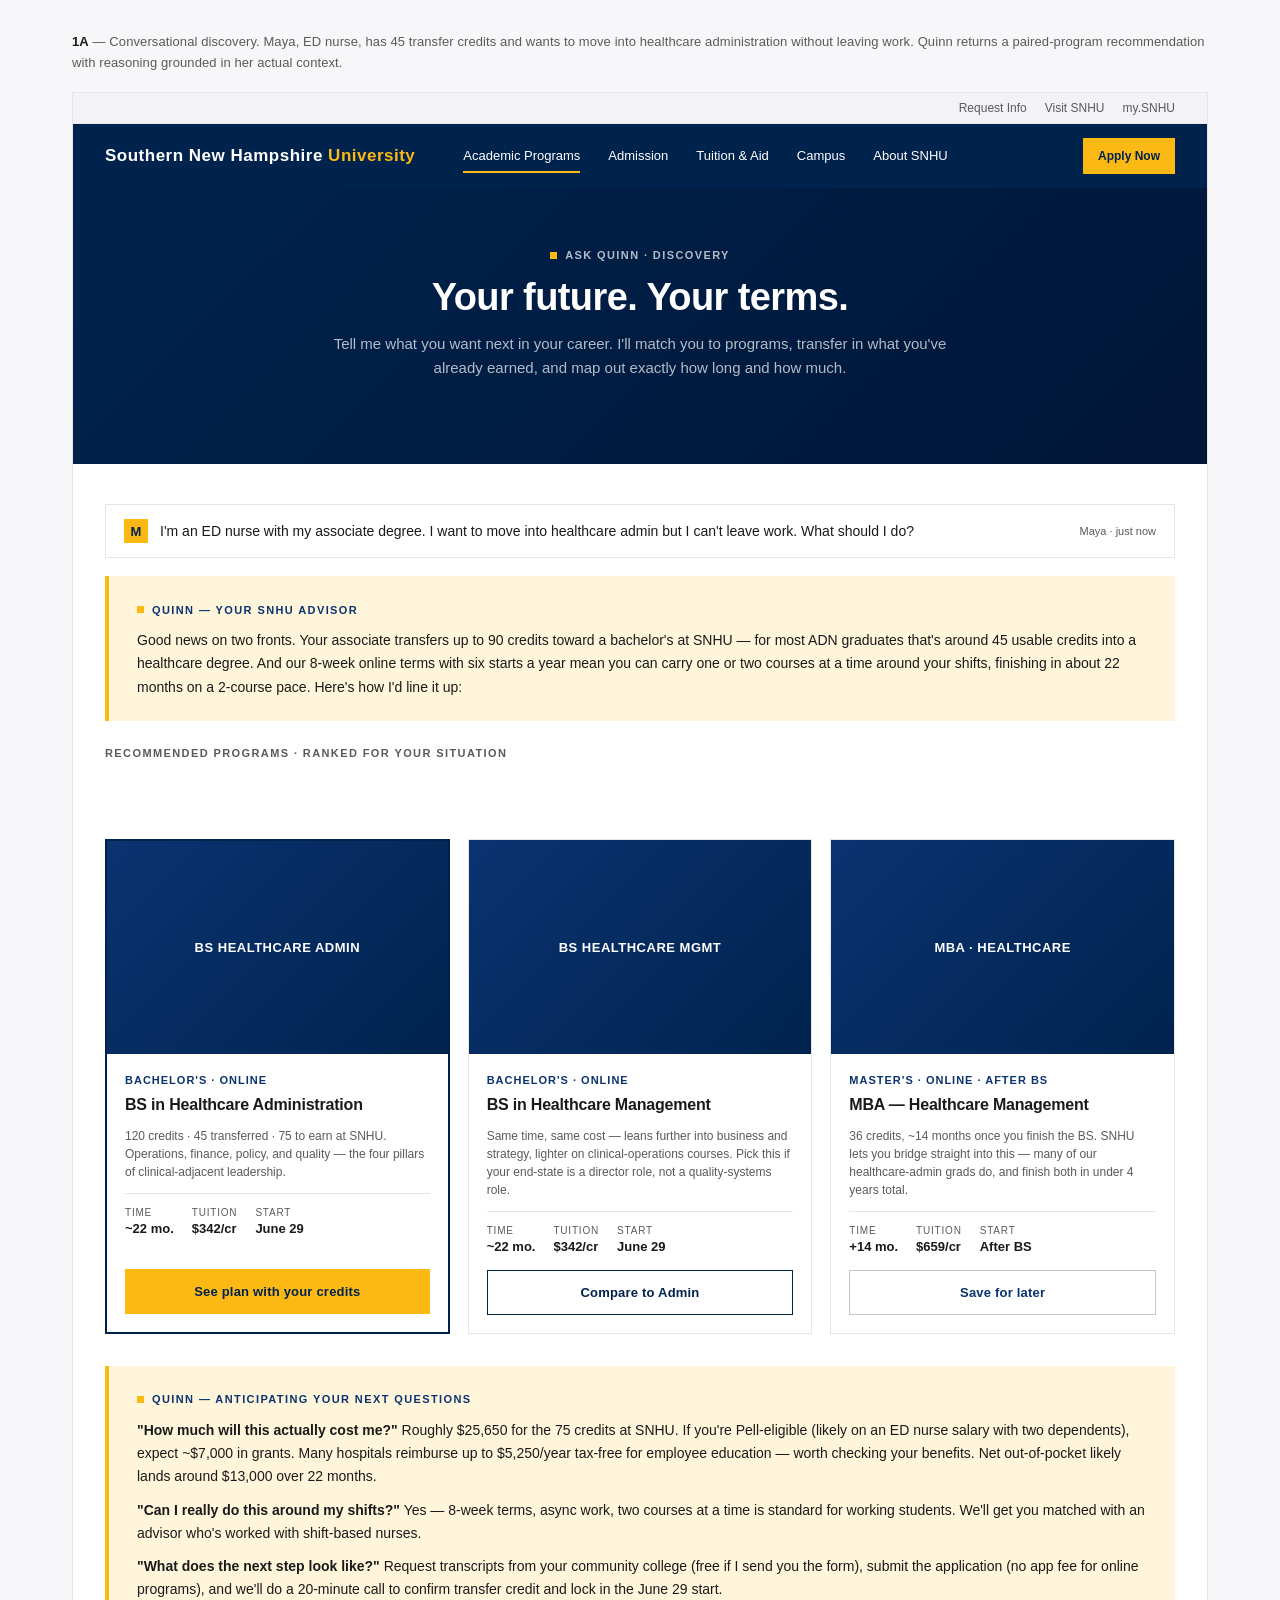
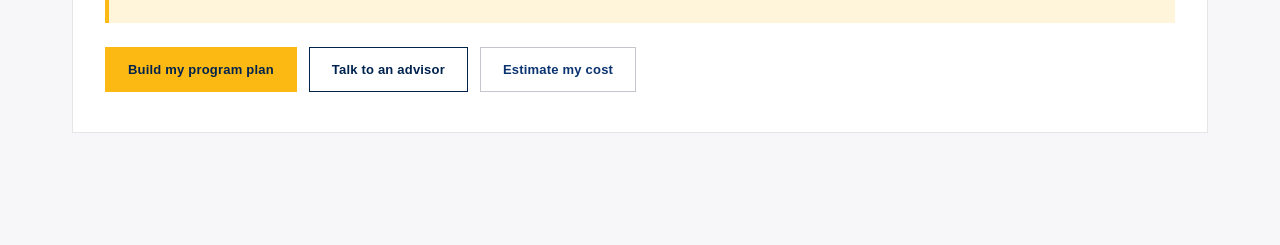
==== 01a-conversational-discovery.html @ 68af613b "Initial commit" ====
<!DOCTYPE html>
<html lang="en">
<head>
  <meta charset="UTF-8">
  <meta name="viewport" content="width=device-width, initial-scale=1.0">
  <title>Quinn — Conversational discovery</title>
  <link rel="icon" type="image/x-icon" href="images/favicon.ico">
  <link rel="stylesheet" href="styles.css">
</head>
<body>
  <div class="mockup-stage">
    <p class="mockup-caption"><strong>1A</strong> — Conversational discovery. Maya, ED nurse, has 45 transfer credits and wants to move into healthcare administration without leaving work. Quinn returns a paired-program recommendation with reasoning grounded in her actual context.</p>
    <div class="snhu-mock">
      <div class="snhu-util">
        <a>Request Info</a><a>Visit SNHU</a><a>my.SNHU</a>
      </div>
      <div class="snhu-nav">
        <span class="snhu-logo">Southern New Hampshire <span class="accent">University</span></span>
        <div class="snhu-nav-items">
          <a class="active">Academic Programs</a><a>Admission</a><a>Tuition &amp; Aid</a><a>Campus</a><a>About SNHU</a>
        </div>
        <div class="snhu-actions"><a class="primary">Apply Now</a></div>
      </div>

      <div class="snhu-hero">
        <div class="ask-quinn on-dark">ASK QUINN · DISCOVERY</div>
        <h1>Your future. Your terms.</h1>
        <p class="sub">Tell me what you want next in your career. I'll match you to programs, transfer in what you've already earned, and map out exactly how long and how much.</p>
      </div>

      <div class="section">
        <div class="quinn-input" style="margin-bottom:18px;">
          <span class="pin">M</span>
          <span>I'm an ED nurse with my associate degree. I want to move into healthcare admin but I can't leave work. What should I do?</span>
          <span class="meta">Maya · just now</span>
        </div>

        <div class="quinn-card" style="margin-bottom:24px;">
          <div class="quinn-tag">Quinn — your SNHU advisor</div>
          <p>Good news on two fronts. Your associate transfers up to 90 credits toward a bachelor's at SNHU — for most ADN graduates that's around 45 usable credits into a healthcare degree. And our 8-week online terms with six starts a year mean you can carry one or two courses at a time around your shifts, finishing in about 22 months on a 2-course pace. Here's how I'd line it up:</p>
        </div>

        <div style="font-size:11px;font-weight:700;letter-spacing:1.4px;text-transform:uppercase;color:#5a5a5a;margin:0 0 14px;">Recommended programs · ranked for your situation</div>
      </div>

      <div class="program-grid">
        <div class="program-card featured">
          <div class="badge gold">Best fit for Maya</div>
          <div class="img-swap program-img" style="background:linear-gradient(135deg,#0A3370 0%,#00234E 100%);">
            <span style="color:#fff;font-family:Inter,sans-serif;font-weight:700;font-size:13px;letter-spacing:0.5px;">BS HEALTHCARE ADMIN</span>
          </div>
          <div class="program-body">
            <div class="program-eyebrow">Bachelor's · Online</div>
            <h3 class="program-name">BS in Healthcare Administration</h3>
            <p class="program-specs">120 credits · 45 transferred · 75 to earn at SNHU. Operations, finance, policy, and quality — the four pillars of clinical-adjacent leadership.</p>
            <div class="program-stats">
              <div><div class="label">Time</div><div class="val">~22 mo.</div></div>
              <div><div class="label">Tuition</div><div class="val">$342/cr</div></div>
              <div><div class="label">Start</div><div class="val">June 29</div></div>
            </div>
          </div>
          <div class="program-footer"><a class="btn full">See plan with your credits</a></div>
        </div>

        <div class="program-card">
          <div class="badge outline">Alternate</div>
          <div class="img-swap program-img" style="background:linear-gradient(135deg,#0A3370 0%,#00234E 100%);">
            <span style="color:#fff;font-family:Inter,sans-serif;font-weight:700;font-size:13px;letter-spacing:0.5px;">BS HEALTHCARE MGMT</span>
          </div>
          <div class="program-body">
            <div class="program-eyebrow">Bachelor's · Online</div>
            <h3 class="program-name">BS in Healthcare Management</h3>
            <p class="program-specs">Same time, same cost — leans further into business and strategy, lighter on clinical-operations courses. Pick this if your end-state is a director role, not a quality-systems role.</p>
            <div class="program-stats">
              <div><div class="label">Time</div><div class="val">~22 mo.</div></div>
              <div><div class="label">Tuition</div><div class="val">$342/cr</div></div>
              <div><div class="label">Start</div><div class="val">June 29</div></div>
            </div>
          </div>
          <div class="program-footer"><a class="btn-outline btn full">Compare to Admin</a></div>
        </div>

        <div class="program-card">
          <div class="badge outline">If you want to go further</div>
          <div class="img-swap program-img" style="background:linear-gradient(135deg,#0A3370 0%,#00234E 100%);">
            <span style="color:#fff;font-family:Inter,sans-serif;font-weight:700;font-size:13px;letter-spacing:0.5px;">MBA · HEALTHCARE</span>
          </div>
          <div class="program-body">
            <div class="program-eyebrow">Master's · Online · After BS</div>
            <h3 class="program-name">MBA — Healthcare Management</h3>
            <p class="program-specs">36 credits, ~14 months once you finish the BS. SNHU lets you bridge straight into this — many of our healthcare-admin grads do, and finish both in under 4 years total.</p>
            <div class="program-stats">
              <div><div class="label">Time</div><div class="val">+14 mo.</div></div>
              <div><div class="label">Tuition</div><div class="val">$659/cr</div></div>
              <div><div class="label">Start</div><div class="val">After BS</div></div>
            </div>
          </div>
          <div class="program-footer"><a class="btn-ghost btn full">Save for later</a></div>
        </div>
      </div>

      <div class="section" style="padding-top:8px;">
        <div class="quinn-card">
          <div class="quinn-tag">Quinn — anticipating your next questions</div>
          <p style="margin-bottom:8px;"><strong>"How much will this actually cost me?"</strong> Roughly $25,650 for the 75 credits at SNHU. If you're Pell-eligible (likely on an ED nurse salary with two dependents), expect ~$7,000 in grants. Many hospitals reimburse up to $5,250/year tax-free for employee education — worth checking your benefits. Net out-of-pocket likely lands around $13,000 over 22 months.</p>
          <p style="margin-bottom:8px;"><strong>"Can I really do this around my shifts?"</strong> Yes — 8-week terms, async work, two courses at a time is standard for working students. We'll get you matched with an advisor who's worked with shift-based nurses.</p>
          <p><strong>"What does the next step look like?"</strong> Request transcripts from your community college (free if I send you the form), submit the application (no app fee for online programs), and we'll do a 20-minute call to confirm transfer credit and lock in the June 29 start.</p>
        </div>

        <div style="display:flex;gap:12px;margin-top:24px;">
          <a class="btn">Build my program plan</a>
          <a class="btn-outline btn">Talk to an advisor</a>
          <a class="btn-ghost btn">Estimate my cost</a>
        </div>
      </div>
    </div>
  </div>
  <script src="editor.js"></script>
</body>
</html>
---- styles.css ----
/* ============================================================
   Quinn × SNHU — Editable Mockups
   Design system + page styles
   ============================================================ */

:root {
  /* Brand palette — Ink Blue primary, gold CTA accent */
  --snhu-ink:        #00234E;   /* primary — main nav bg */
  --snhu-ink-deep:   #001637;   /* hover, deep backgrounds */
  --snhu-blue:       #0A3370;   /* secondary blue — text accent, eyebrows */
  --snhu-gold:       #FDB913;   /* CTA */
  --snhu-gold-hover: #FDCB54;   /* CTA hover */
  --snhu-gold-soft:  #FFF5DA;   /* card tints */

  /* Neutrals */
  --text:        #1a1a1a;
  --text-muted:  #5a5a5a;
  --text-light:  #8c8c8c;
  --bg:          #ffffff;
  --bg-alt:      #f7f7fa;
  --bg-deep:     #ececf2;
  --border:      #e5e5e9;
  --border-strong: #c5c5cd;

  --font-display: "Inter", "Helvetica Neue", "Arial", system-ui, sans-serif;
  --font-body:    "Inter", "Helvetica Neue", "Arial", system-ui, sans-serif;
}

/* Inter via Google Fonts (single source) */
@import url('https://fonts.googleapis.com/css2?family=Inter:wght@400;500;600;700;800&display=swap');

* { box-sizing: border-box; }

body {
  margin: 0;
  font-family: var(--font-body);
  font-size: 14px;
  line-height: 1.5;
  color: var(--text);
  background: var(--bg-alt);
  -webkit-font-smoothing: antialiased;
  text-rendering: optimizeLegibility;
}

a { color: inherit; text-decoration: none; }

.mockup-stage {
  max-width: 1200px;
  margin: 32px auto;
  padding: 0 32px 80px;
}

.mockup-caption {
  font-family: var(--font-body);
  font-size: 13px;
  color: var(--text-muted);
  margin: 0 0 18px;
  letter-spacing: 0.1px;
  line-height: 1.6;
}
.mockup-caption strong { color: var(--text); font-weight: 700; }

/* ============================================================
   SNHU mock — the brand frame around each mockup
   ============================================================ */

.snhu-mock {
  background: var(--bg);
  border: 1px solid var(--border);
  overflow: hidden;
}

/* Top utility bar */
.snhu-util {
  background: #f3f3f7;
  padding: 6px 32px;
  display: flex;
  justify-content: flex-end;
  gap: 18px;
  font-size: 12px;
  color: var(--text-muted);
  border-bottom: 1px solid var(--border);
}
.snhu-util a { color: inherit; }

/* Main navigation */
.snhu-nav {
  display: flex;
  align-items: center;
  background: var(--snhu-ink);
  color: #fff;
  padding: 14px 32px;
}
.snhu-logo {
  font-family: var(--font-display);
  font-weight: 800;
  font-size: 17px;
  letter-spacing: 0.5px;
  color: #fff;
  margin-right: 48px;
  display: block;
}
.snhu-logo .accent { color: var(--snhu-gold); }

.snhu-nav-items {
  display: flex;
  gap: 28px;
  font-size: 13px;
  font-weight: 500;
  flex: 1;
}
.snhu-nav-items a {
  padding: 8px 0;
  position: relative;
}
.snhu-nav-items a.active::after,
.snhu-nav-items a:hover::after {
  content: "";
  position: absolute;
  left: 0; right: 0; bottom: 0;
  height: 2px;
  background: var(--snhu-gold);
}

.snhu-actions {
  display: flex;
  gap: 12px;
  align-items: center;
}
.snhu-actions a {
  font-size: 12px;
  color: #fff;
  padding: 8px 14px;
  border: 1px solid rgba(255,255,255,0.25);
}
.snhu-actions a.primary {
  background: var(--snhu-gold);
  border-color: var(--snhu-gold);
  color: var(--snhu-ink);
  font-weight: 700;
}

/* ============================================================
   Quinn brand language
   ============================================================ */

.ask-quinn {
  font-size: 11px;
  font-weight: 700;
  letter-spacing: 1.4px;
  text-transform: uppercase;
  color: var(--snhu-blue);
  display: inline-flex;
  align-items: center;
  gap: 8px;
}
.ask-quinn::before {
  content: "";
  width: 7px; height: 7px;
  background: var(--snhu-gold);
  display: inline-block;
}
.ask-quinn.on-dark { color: rgba(255,255,255,0.7); }

.quinn-tag {
  font-size: 11px;
  font-weight: 700;
  letter-spacing: 1.4px;
  text-transform: uppercase;
  color: var(--snhu-blue);
  display: inline-flex;
  align-items: center;
  gap: 8px;
}
.quinn-tag::before {
  content: "";
  width: 7px; height: 7px;
  background: var(--snhu-gold);
  display: inline-block;
}

.quinn-card {
  background: var(--snhu-gold-soft);
  border-left: 4px solid var(--snhu-gold);
  padding: 22px 28px;
  margin: 0 0 8px;
}
.quinn-card p {
  margin: 10px 0 0;
  font-size: 14px;
  line-height: 1.65;
  color: var(--text);
}

.quinn-input {
  display: flex;
  align-items: center;
  gap: 12px;
  background: #fff;
  border: 1px solid var(--border);
  padding: 14px 18px;
  font-size: 14px;
  color: var(--text);
}
.quinn-input .pin {
  width: 24px; height: 24px;
  background: var(--snhu-gold);
  color: var(--snhu-ink);
  font-weight: 800;
  display: inline-flex;
  align-items: center;
  justify-content: center;
  font-size: 13px;
  flex-shrink: 0;
}
.quinn-input .meta {
  margin-left: auto;
  font-size: 11px;
  color: var(--text-muted);
}

.quinn-ahead {
  font-size: 10px;
  font-weight: 700;
  letter-spacing: 2px;
  text-transform: uppercase;
  color: rgba(255,255,255,0.4);
  text-align: center;
  margin-top: 18px;
}

/* ============================================================
   Layout primitives
   ============================================================ */

.section {
  padding: 40px 32px;
}
.section-eyebrow {
  font-size: 11px;
  font-weight: 700;
  letter-spacing: 1.4px;
  text-transform: uppercase;
  color: var(--text-muted);
  margin-bottom: 8px;
}
h1 { font-family: var(--font-display); font-size: 36px; font-weight: 700; line-height: 1.1; letter-spacing: -0.5px; margin: 8px 0 16px; }
h2 { font-family: var(--font-display); font-size: 24px; font-weight: 700; line-height: 1.2; letter-spacing: -0.3px; margin: 6px 0 12px; }
h3 { font-family: var(--font-display); font-size: 18px; font-weight: 600; margin: 0 0 8px; letter-spacing: -0.2px; }
.lede { font-size: 15px; line-height: 1.6; color: var(--text-muted); max-width: 720px; }

/* SNHU hero treatment */
.snhu-hero {
  background: linear-gradient(135deg, var(--snhu-ink) 0%, var(--snhu-ink-deep) 100%);
  color: #fff;
  padding: 56px 32px 56px;
  text-align: center;
}
.snhu-hero h1 {
  font-family: var(--font-display);
  font-size: 38px;
  font-weight: 800;
  letter-spacing: -0.6px;
  line-height: 1.1;
  margin: 12px 0 14px;
  color: #fff;
}
.snhu-hero .sub {
  font-size: 15px;
  color: rgba(255,255,255,0.7);
  max-width: 620px;
  margin: 0 auto 28px;
  line-height: 1.6;
}

/* Chips (refine / quick-select) */
.chip {
  display: inline-block;
  padding: 8px 14px;
  font-size: 12px;
  color: var(--text);
  background: #fff;
  border: 1px solid var(--border-strong);
  margin: 0 4px 6px 0;
  cursor: default;
}
.chip:hover { border-color: var(--snhu-ink); }

/* Buttons */
.btn {
  display: inline-flex;
  align-items: center;
  justify-content: center;
  padding: 12px 22px;
  font-size: 13px;
  font-weight: 700;
  letter-spacing: 0.2px;
  background: var(--snhu-gold);
  color: var(--snhu-ink);
  border: 1px solid var(--snhu-gold);
  cursor: pointer;
  text-decoration: none;
  font-family: var(--font-display);
}
.btn:hover { background: var(--snhu-gold-hover); border-color: var(--snhu-gold-hover); }
.btn.full { width: 100%; }
.btn-outline {
  background: #fff;
  color: var(--snhu-ink);
  border: 1px solid var(--snhu-ink);
}
.btn-outline:hover {
  background: var(--snhu-ink);
  color: #fff;
}
.btn-ghost {
  background: transparent;
  color: var(--snhu-blue);
  border: 1px solid var(--border-strong);
}
.btn-ghost:hover {
  border-color: var(--snhu-ink);
  color: var(--snhu-ink);
}

/* Badges */
.badge {
  display: inline-block;
  padding: 4px 10px;
  font-size: 10px;
  font-weight: 700;
  letter-spacing: 1.2px;
  text-transform: uppercase;
  background: var(--snhu-ink);
  color: #fff;
  position: absolute;
  top: 14px; left: 14px;
}
.badge.outline {
  background: #fff;
  color: var(--snhu-ink);
  border: 1px solid var(--snhu-ink);
}
.badge.gold {
  background: var(--snhu-gold);
  color: var(--snhu-ink);
}

/* ============================================================
   Program cards (the SNHU equivalent of product cards)
   ============================================================ */

.program-grid {
  display: grid;
  grid-template-columns: repeat(3, 1fr);
  gap: 18px;
  padding: 24px 32px;
}
.program-card {
  background: #fff;
  border: 1px solid var(--border);
  display: flex;
  flex-direction: column;
  position: relative;
}
.program-card.featured { border-color: var(--snhu-ink); border-width: 2px; }
.program-img {
  aspect-ratio: 16/10;
  background: var(--bg-deep);
  display: flex;
  align-items: center;
  justify-content: center;
  position: relative;
  overflow: hidden;
}
.program-body {
  padding: 18px 18px 14px;
  flex: 1;
}
.program-eyebrow {
  font-size: 11px;
  font-weight: 600;
  letter-spacing: 1px;
  text-transform: uppercase;
  color: var(--snhu-blue);
  margin-bottom: 6px;
}
.program-name {
  font-family: var(--font-display);
  font-size: 16px;
  font-weight: 700;
  letter-spacing: -0.2px;
  margin: 0 0 8px;
  line-height: 1.25;
}
.program-specs {
  font-size: 12px;
  color: var(--text-muted);
  line-height: 1.5;
  margin-bottom: 12px;
}
.program-stats {
  display: flex;
  gap: 18px;
  padding-top: 12px;
  border-top: 1px solid var(--border);
  margin-top: auto;
  font-size: 11px;
}
.program-stats div { line-height: 1.3; }
.program-stats .label { color: var(--text-muted); font-size: 10px; letter-spacing: 0.8px; text-transform: uppercase; margin-bottom: 2px; }
.program-stats .val { font-weight: 700; font-size: 13px; color: var(--text); }
.program-footer {
  padding: 0 18px 18px;
}

/* ============================================================
   Plan / timeline / journey
   ============================================================ */

.plan-grid {
  display: grid;
  grid-template-columns: 200px 1fr;
  gap: 24px;
  padding: 32px;
  border-top: 1px solid var(--border);
}
.plan-side {
  position: sticky;
  top: 20px;
}
.plan-term {
  border-left: 3px solid var(--border);
  padding-left: 22px;
  margin-bottom: 28px;
  position: relative;
}
.plan-term::before {
  content: ""; width: 13px; height: 13px;
  border-radius: 50%; background: #fff;
  border: 2px solid var(--border-strong);
  position: absolute; left: -8px; top: 4px;
}
.plan-term.now { border-color: var(--snhu-ink); }
.plan-term.now::before { background: var(--snhu-gold); border-color: var(--snhu-ink); }
.plan-term.done { opacity: 0.55; }
.plan-term.done::before { background: var(--snhu-ink); border-color: var(--snhu-ink); }
.plan-term h4 { font-family: var(--font-display); font-size: 15px; margin: 0 0 4px; }
.plan-term .when { font-size: 11px; font-weight: 600; letter-spacing: 1px; text-transform: uppercase; color: var(--text-muted); margin-bottom: 8px; }
.plan-term .courses { font-size: 13px; color: var(--text); line-height: 1.55; }
.plan-term .cost { font-size: 12px; color: var(--text-muted); margin-top: 4px; }

.timeline {
  display: grid;
  grid-template-columns: repeat(4, 1fr);
  border-top: 1px solid var(--border);
  border-bottom: 1px solid var(--border);
}
.timeline-step {
  padding: 28px 24px;
  border-right: 1px solid var(--border);
  position: relative;
}
.timeline-step:last-child { border-right: none; }
.timeline-step .dot {
  width: 11px; height: 11px; border-radius: 50%;
  background: #fff; border: 2px solid var(--border-strong);
  margin-bottom: 14px;
}
.timeline-step.done .dot { background: var(--snhu-ink); border-color: var(--snhu-ink); }
.timeline-step.now .dot { background: var(--snhu-gold); border-color: var(--snhu-ink); width: 13px; height: 13px; }
.timeline-step .yr {
  font-size: 11px;
  font-weight: 700;
  letter-spacing: 1.2px;
  text-transform: uppercase;
  color: var(--text-muted);
  margin-bottom: 6px;
}
.timeline-step h4 {
  font-family: var(--font-display);
  font-size: 15px;
  margin: 0 0 8px;
  line-height: 1.3;
}
.timeline-step .desc {
  font-size: 12px;
  color: var(--text-muted);
  line-height: 1.55;
}
.timeline-step .salary {
  font-family: var(--font-display);
  font-weight: 700;
  font-size: 14px;
  color: var(--snhu-ink);
  margin-top: 10px;
}

/* ============================================================
   Term-start drop calendar
   ============================================================ */

.terms-feed {
  display: flex;
  flex-direction: column;
}
.term-row {
  display: grid;
  grid-template-columns: 160px 1fr 200px;
  gap: 24px;
  align-items: center;
  padding: 22px 32px;
  border-top: 1px solid var(--border);
}
.term-row:first-child { border-top: none; }
.term-img {
  aspect-ratio: 4/3;
  background: var(--bg-deep);
  display: flex; align-items: center; justify-content: center;
  font-family: var(--font-display);
  font-weight: 700;
}
.term-body .when {
  font-size: 11px; font-weight: 700; letter-spacing: 1.2px; text-transform: uppercase; color: var(--snhu-blue);
  margin-bottom: 6px;
}
.term-body h3 { margin: 0 0 8px; }
.term-body .desc { font-size: 13px; color: var(--text-muted); line-height: 1.55; }
.term-body .ed { font-size: 11px; color: var(--text-muted); margin-top: 6px; letter-spacing: 0.3px; }
.term-action {
  text-align: right;
}
.term-action .countdown {
  font-family: var(--font-display);
  font-weight: 800;
  font-size: 26px;
  line-height: 1;
  color: var(--snhu-ink);
}
.term-action .countdown-label {
  font-size: 10px;
  font-weight: 700;
  letter-spacing: 1.2px;
  text-transform: uppercase;
  color: var(--text-muted);
  margin: 4px 0 12px;
}

/* ============================================================
   Stats and tiles
   ============================================================ */

.stat-bar {
  display: grid;
  grid-template-columns: repeat(4, 1fr);
  border-bottom: 1px solid var(--border);
}
.stat-tile {
  padding: 24px;
  border-right: 1px solid var(--border);
  text-align: left;
}
.stat-tile:last-child { border-right: none; }
.stat-tile .num {
  font-family: var(--font-display);
  font-size: 30px;
  font-weight: 800;
  letter-spacing: -0.5px;
  line-height: 1;
  color: var(--snhu-ink);
}
.stat-tile .label {
  font-size: 11px;
  font-weight: 600;
  letter-spacing: 1px;
  text-transform: uppercase;
  color: var(--text-muted);
  margin-top: 8px;
}

/* ============================================================
   Cart / attach / aid package
   ============================================================ */

.cart-line {
  display: grid;
  grid-template-columns: 80px 1fr auto;
  gap: 18px;
  align-items: center;
  padding: 18px 0;
  border-bottom: 1px solid var(--border);
}
.cart-thumb {
  aspect-ratio: 1 / 1;
  background: var(--bg-deep);
  display: flex; align-items: center; justify-content: center;
}
.cart-line .name { font-family: var(--font-display); font-weight: 700; font-size: 15px; margin-bottom: 4px; }
.cart-line .specs { font-size: 12px; color: var(--text-muted); }
.cart-line .price { font-family: var(--font-display); font-weight: 700; font-size: 16px; color: var(--snhu-ink); }

.attach-math {
  background: var(--snhu-ink);
  color: #fff;
  padding: 22px 24px;
  display: flex;
  gap: 22px;
  align-items: center;
  border-radius: 0;
  margin: 8px 0 20px;
}
.attach-math .stat {
  font-family: var(--font-display);
  font-weight: 800;
  font-size: 30px;
  line-height: 1;
  flex-shrink: 0;
}
.attach-math .stat .small {
  display: block;
  font-size: 10px;
  font-weight: 600;
  letter-spacing: 1.2px;
  text-transform: uppercase;
  color: rgba(255,255,255,0.6);
  margin-top: 6px;
}
.attach-math p {
  margin: 0;
  font-size: 13px;
  line-height: 1.55;
  color: rgba(255,255,255,0.85);
}

.attach-row {
  display: grid;
  grid-template-columns: repeat(3, 1fr);
  gap: 14px;
}
.attach-card {
  display: grid;
  grid-template-columns: 70px 1fr auto;
  gap: 14px;
  align-items: center;
  padding: 14px;
  border: 1px solid var(--border);
  background: #fff;
}
.attach-card .name { font-family: var(--font-display); font-weight: 600; font-size: 13px; line-height: 1.3; }
.attach-card .price { font-size: 12px; color: var(--text-muted); margin-top: 4px; }
.attach-card .add-btn {
  background: var(--snhu-ink);
  color: #fff;
  border: 0;
  width: 32px; height: 32px;
  font-size: 18px;
  cursor: pointer;
}
.attach-card .add-btn:hover { background: var(--snhu-ink-deep); }

.cart-total {
  display: flex;
  justify-content: space-between;
  align-items: center;
  padding: 24px 32px;
  background: var(--bg-alt);
  border-top: 1px solid var(--border);
}
.cart-total .label { font-size: 11px; font-weight: 700; letter-spacing: 1.2px; text-transform: uppercase; color: var(--text-muted); }
.cart-total .amount {
  font-family: var(--font-display);
  font-size: 30px;
  font-weight: 800;
  letter-spacing: -0.5px;
  line-height: 1;
  color: var(--snhu-ink);
}
.cart-total .savings {
  font-size: 12px;
  color: #2a7a4f;
  margin-top: 6px;
}

/* Aid package */
.aid-table {
  width: 100%;
  border-collapse: collapse;
  font-size: 13px;
}
.aid-table th, .aid-table td {
  text-align: left;
  padding: 14px 16px;
  border-bottom: 1px solid var(--border);
}
.aid-table th {
  font-size: 11px;
  font-weight: 700;
  letter-spacing: 1px;
  text-transform: uppercase;
  color: var(--text-muted);
  background: var(--bg-alt);
}
.aid-table tr.subtotal {
  background: var(--snhu-gold-soft);
  font-weight: 700;
}
.aid-table tr.total {
  background: var(--snhu-ink);
  color: #fff;
  font-weight: 800;
}
.aid-table tr.total td { border-bottom: 0; }
.aid-table .amt { font-family: var(--font-display); font-weight: 700; text-align: right; }
.aid-table .neg { color: #2a7a4f; }

/* ============================================================
   Tier table (corporate program)
   ============================================================ */

.tier-table {
  display: flex;
  flex-direction: column;
}
.tier-row {
  display: grid;
  grid-template-columns: 130px 1fr 100px 120px;
  gap: 24px;
  padding: 18px 32px;
  border-top: 1px solid var(--border);
  align-items: center;
}
.tier-row.head {
  font-size: 11px;
  font-weight: 700;
  letter-spacing: 1.2px;
  text-transform: uppercase;
  color: var(--text-muted);
  background: var(--bg-alt);
  border-top: none;
}
.tier-row .qty { font-family: var(--font-display); font-weight: 800; font-size: 18px; color: var(--snhu-ink); }
.tier-row .save {
  font-family: var(--font-display);
  font-weight: 700;
  color: #2a7a4f;
}

/* ============================================================
   Gift / handoff letter (military activation)
   ============================================================ */

.gift-letter {
  background: var(--snhu-gold-soft);
  border-top: 4px solid var(--snhu-gold);
  padding: 40px 48px;
  margin: 0;
}
.gift-letter .from {
  font-size: 11px;
  font-weight: 700;
  letter-spacing: 1.2px;
  text-transform: uppercase;
  color: var(--text-muted);
  margin-bottom: 8px;
}
.gift-letter h2 { margin-bottom: 18px; }
.gift-letter .body-text {
  font-size: 14px;
  line-height: 1.7;
  color: var(--text);
  max-width: 680px;
}
.gift-letter .signature {
  font-family: var(--font-display);
  font-weight: 600;
  margin-top: 24px;
  font-size: 14px;
}

.gift-actions {
  display: grid;
  grid-template-columns: repeat(3, 1fr);
  gap: 0;
  border-bottom: 1px solid var(--border);
}
.gift-action {
  padding: 28px;
  border-right: 1px solid var(--border);
}
.gift-action:last-child { border-right: none; }
.gift-action h4 {
  font-family: var(--font-display);
  font-weight: 700;
  font-size: 15px;
  margin: 0 0 8px;
}
.gift-action .desc {
  font-size: 12px;
  color: var(--text-muted);
  line-height: 1.55;
  margin-bottom: 16px;
}

/* Corporate steps */
.corp-hero {
  background: linear-gradient(135deg, var(--snhu-ink) 0%, var(--snhu-ink-deep) 100%);
  color: #fff;
  padding: 48px 32px;
}
.corp-hero h1 { color: #fff; margin: 12px 0 14px; }
.corp-hero .sub { font-size: 15px; color: rgba(255,255,255,0.7); max-width: 620px; line-height: 1.6; }

.corp-steps {
  display: grid;
  grid-template-columns: repeat(3, 1fr);
}
.corp-step {
  padding: 32px;
  border-right: 1px solid var(--border);
}
.corp-step:last-child { border-right: none; }
.corp-step .num {
  font-family: var(--font-display);
  font-size: 32px;
  font-weight: 800;
  color: var(--snhu-ink);
  margin-bottom: 12px;
  line-height: 1;
}
.corp-step h3 { font-size: 16px; margin-bottom: 8px; }
.corp-step .desc { font-size: 13px; color: var(--text-muted); line-height: 1.6; }

/* ============================================================
   Index page
   ============================================================ */

.index-hero {
  background: linear-gradient(135deg, var(--snhu-ink) 0%, var(--snhu-ink-deep) 100%);
  color: #fff;
  padding: 80px 48px 56px;
  max-width: 1200px;
  margin: 32px auto 0;
}
.index-tagline {
  font-size: 11px;
  font-weight: 700;
  letter-spacing: 1.8px;
  text-transform: uppercase;
  color: var(--snhu-gold);
  margin-bottom: 14px;
}
.index-hero h1 {
  font-family: var(--font-display);
  font-size: 38px;
  font-weight: 800;
  letter-spacing: -0.6px;
  line-height: 1.15;
  margin: 0 0 18px;
  color: #fff;
}
.index-hero h1 .accent {
  color: var(--snhu-gold);
  font-weight: 400;
  font-size: 32px;
  margin: 0 8px;
}
.index-hero p {
  font-size: 15px;
  color: rgba(255,255,255,0.75);
  max-width: 760px;
  line-height: 1.6;
}
.index-hero code {
  background: rgba(255,255,255,0.1);
  padding: 2px 8px;
  font-size: 13px;
  font-family: "SF Mono", Monaco, monospace;
}

.index-grid {
  max-width: 1200px;
  margin: 0 auto 60px;
  padding: 0 48px;
}
.index-section { padding: 36px 0; border-bottom: 1px solid var(--border); }
.index-section:last-child { border-bottom: none; }
.index-section h2 {
  font-family: var(--font-display);
  font-size: 20px;
  font-weight: 800;
  letter-spacing: -0.2px;
  margin: 0 0 6px;
  color: var(--snhu-ink);
}
.index-section .lede { font-size: 14px; max-width: 720px; margin-bottom: 20px; }
.index-pair {
  display: grid;
  grid-template-columns: 1fr 1fr;
  gap: 14px;
}
.index-card {
  display: block;
  background: #fff;
  border: 1px solid var(--border);
  padding: 22px 24px 18px;
  transition: border-color 0.15s;
  text-decoration: none;
  color: var(--text);
}
.index-card:hover { border-color: var(--snhu-ink); }
.index-card .num {
  font-family: var(--font-display);
  font-size: 36px;
  font-weight: 800;
  color: var(--snhu-ink);
  line-height: 1;
  margin-bottom: 10px;
}
.index-card .name {
  font-family: var(--font-display);
  font-weight: 700;
  font-size: 16px;
  margin-bottom: 6px;
}
.index-card .desc {
  font-size: 12px;
  color: var(--text-muted);
  line-height: 1.55;
  margin: 0;
}

/* ============================================================
   Image swap + edit-mode affordances (gated, see editor.js)
   ============================================================ */

.img-swap { position: relative; }
body.edit-mode .img-swap { cursor: pointer; }
.img-swap::after {
  content: "↑ click to replace";
  position: absolute;
  top: 8px; left: 8px;
  background: var(--snhu-ink);
  color: #fff;
  font-size: 10px;
  font-weight: 700;
  letter-spacing: 0.8px;
  padding: 4px 8px;
  opacity: 0;
  pointer-events: none;
  transition: opacity 0.15s;
  text-transform: uppercase;
}
body.edit-mode .img-swap:hover { outline: 2px solid var(--snhu-gold); outline-offset: -2px; }
body.edit-mode .img-swap:hover::after { opacity: 1; }

/* ============================================================
   Editor toolbar
   ============================================================ */

.editor-bar {
  position: fixed; top: 0; left: 0; right: 0;
  background: var(--snhu-ink);
  color: #fff;
  padding: 10px 24px;
  z-index: 1000;
  display: flex;
  align-items: center;
  gap: 14px;
  font-family: var(--font-body);
  font-size: 12px;
  box-shadow: 0 2px 8px rgba(0,35,78,0.2);
}
body.edit-mode { padding-top: 50px; }
.editor-bar a.back {
  color: rgba(255,255,255,0.7);
  text-decoration: none;
  font-size: 12px;
}
.editor-bar a.back:hover { color: #fff; }
.editor-bar .title {
  font-weight: 700;
  color: #fff;
  font-size: 12px;
  letter-spacing: 0.3px;
}
.editor-bar .spacer { flex: 1; }
.editor-bar .status {
  font-size: 11px; font-weight: 700;
  letter-spacing: 0.6px; text-transform: uppercase;
  color: rgba(255,255,255,0.7);
  padding: 4px 10px;
  min-height: 18px;
}
.editor-bar .status[data-kind="success"] { background: #1a3a1a; color: #fff; }
.editor-bar .status[data-kind="warn"] { background: var(--snhu-gold); color: var(--snhu-ink); }
.editor-bar .status[data-kind="info"] { background: rgba(255,255,255,0.12); color: #fff; }
.editor-bar button {
  background: transparent;
  color: #fff;
  border: 1px solid rgba(255,255,255,0.3);
  padding: 6px 12px;
  font-size: 11px;
  font-weight: 600;
  cursor: pointer;
  font-family: var(--font-body);
}
.editor-bar button:hover { border-color: #fff; }
.editor-bar button.primary {
  background: var(--snhu-gold);
  color: var(--snhu-ink);
  border-color: var(--snhu-gold);
}
.editor-bar button.primary:hover { background: var(--snhu-gold-hover); border-color: var(--snhu-gold-hover); }
.editor-bar .hint {
  font-size: 10px;
  color: rgba(255,255,255,0.5);
  letter-spacing: 0.3px;
}

/* Misc */
.rule { border: 0; border-top: 1px solid var(--border); margin: 0; }

@media (max-width: 800px) {
  .mockup-stage { padding: 0 16px 60px; margin: 16px auto; }
  .snhu-nav { padding: 12px 16px; flex-wrap: wrap; }
  .snhu-nav-items { display: none; }
  .snhu-logo { font-size: 15px; margin-right: 0; }
  .program-grid, .corp-steps, .attach-row, .gift-actions, .timeline { grid-template-columns: 1fr; }
  .stat-bar { grid-template-columns: 1fr 1fr; }
  .term-row { grid-template-columns: 1fr; }
  .plan-grid { grid-template-columns: 1fr; }
  .tier-row { grid-template-columns: 1fr; gap: 8px; padding: 14px 16px; }
  h1, .snhu-hero h1 { font-size: 26px; }
  h2 { font-size: 20px; }
  .index-hero { padding: 48px 24px 36px; }
  .index-pair { grid-template-columns: 1fr; }
}
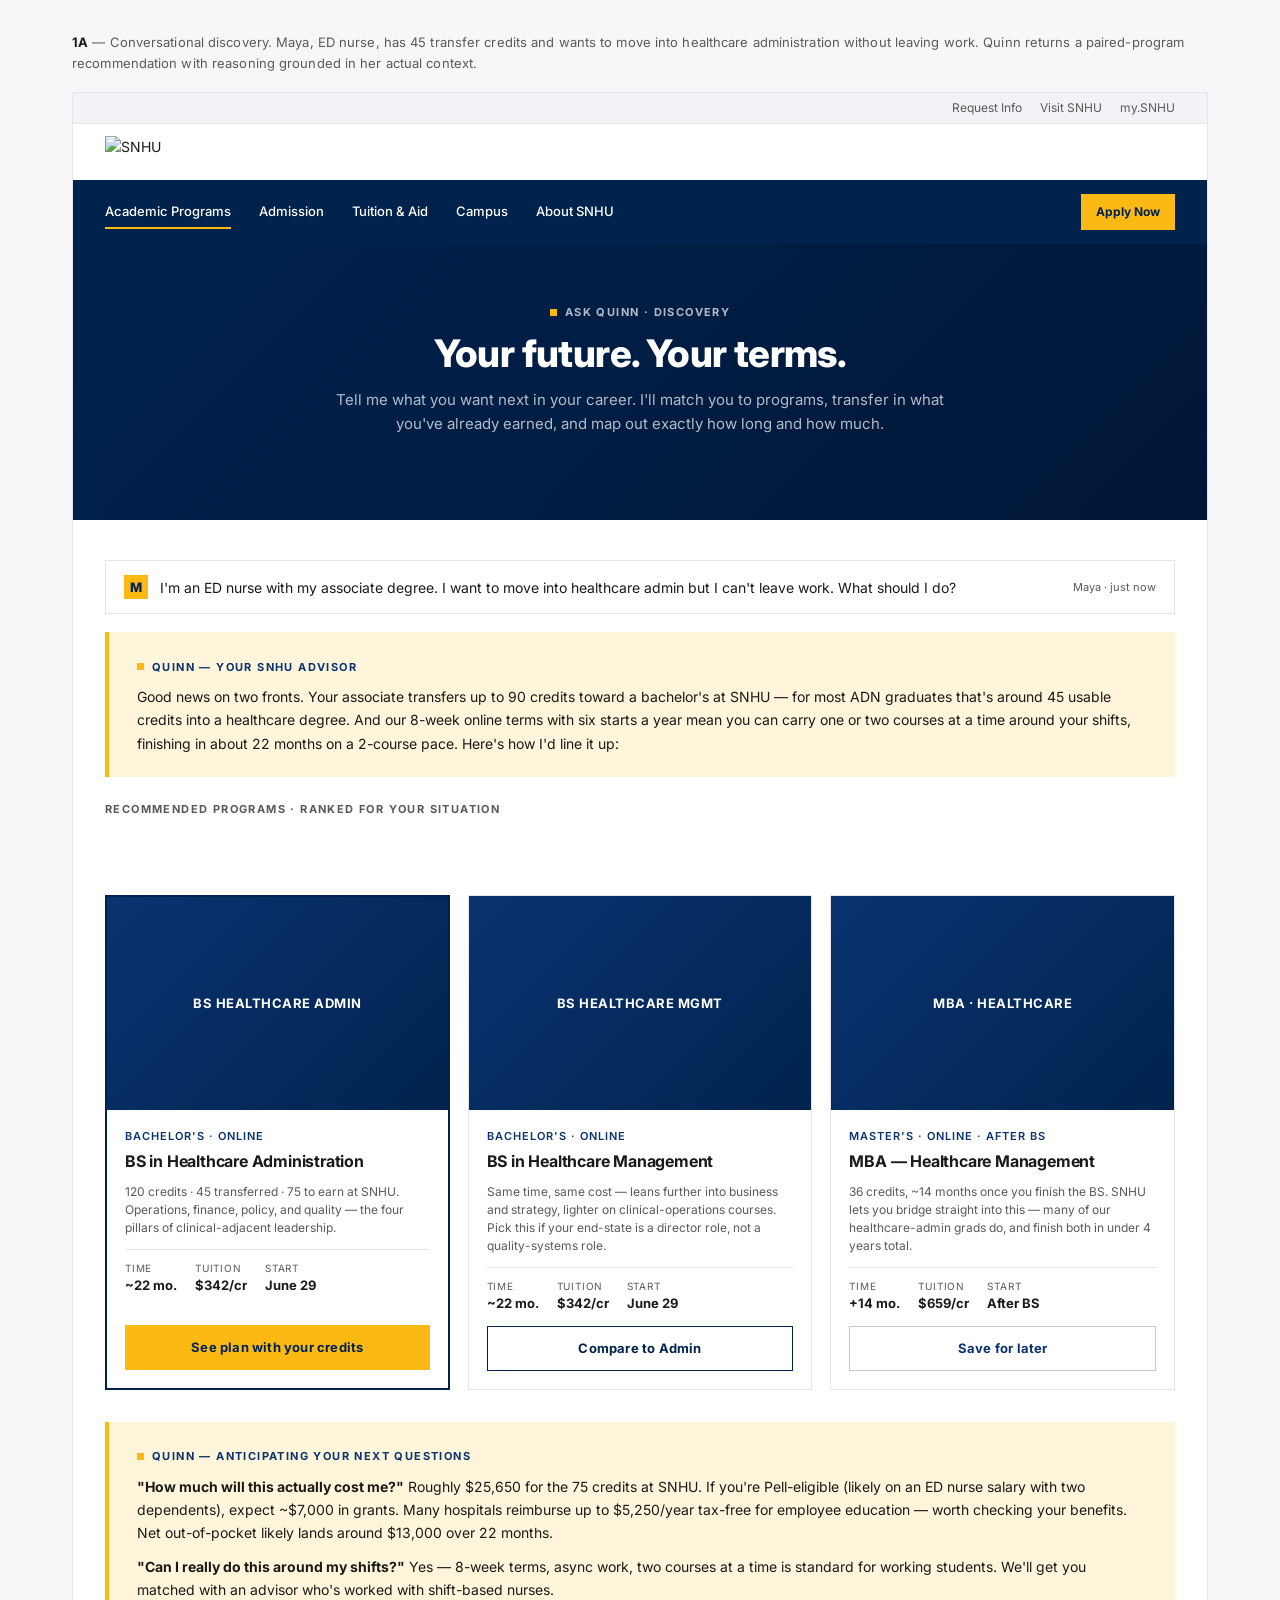
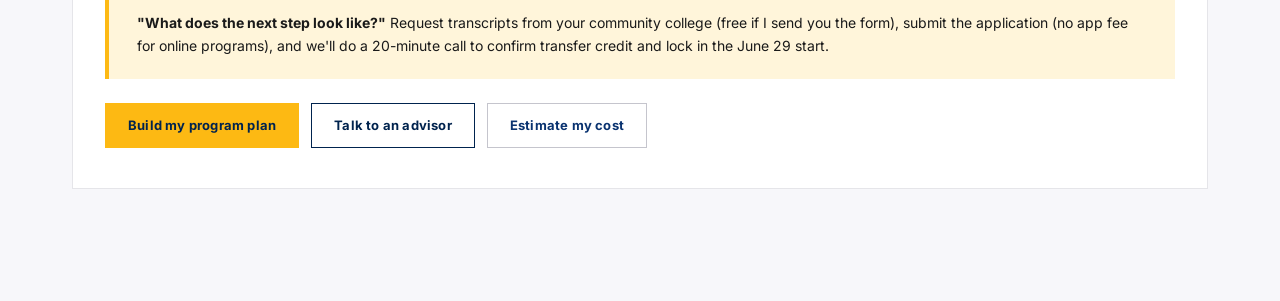
==== commit 6a500a4b: "Add white SNHU logo bar to all mockup pages" ====
--- a/01a-conversational-discovery.html
+++ b/01a-conversational-discovery.html
@@ -4,7 +4,10 @@
   <meta charset="UTF-8">
   <meta name="viewport" content="width=device-width, initial-scale=1.0">
   <title>Quinn — Conversational discovery</title>
-  <link rel="icon" type="image/x-icon" href="images/favicon.ico">
+  <link rel="icon" type="image/x-icon" href="https://www.snhu.edu/assets/img/favicon.ico">
+  <link rel="preconnect" href="https://fonts.googleapis.com">
+  <link rel="preconnect" href="https://fonts.gstatic.com" crossorigin>
+  <link rel="stylesheet" href="https://fonts.googleapis.com/css2?family=Inter:wght@100..900&display=swap">
   <link rel="stylesheet" href="styles.css">
 </head>
 <body>
@@ -14,8 +17,10 @@
       <div class="snhu-util">
         <a>Request Info</a><a>Visit SNHU</a><a>my.SNHU</a>
       </div>
+      <div class="snhu-header-bar">
+        <img src="https://www.snhu.edu/-/media/images/logos/snhu-logos/snhu-desktop-header.svg" alt="SNHU" class="snhu-header-logo">
+      </div>
       <div class="snhu-nav">
-        <span class="snhu-logo">Southern New Hampshire <span class="accent">University</span></span>
         <div class="snhu-nav-items">
           <a class="active">Academic Programs</a><a>Admission</a><a>Tuition &amp; Aid</a><a>Campus</a><a>About SNHU</a>
         </div>
--- a/styles.css
+++ b/styles.css
@@ -84,6 +84,15 @@
 .snhu-util a { color: inherit; }
 
 /* Main navigation */
+.snhu-header-bar {
+  background: #fff;
+  padding: 12px 32px;
+}
+.snhu-header-logo {
+  display: block;
+  height: 32px;
+  width: auto;
+}
 .snhu-nav {
   display: flex;
   align-items: center;
@@ -91,16 +100,6 @@
   color: #fff;
   padding: 14px 32px;
 }
-.snhu-logo {
-  font-family: var(--font-display);
-  font-weight: 800;
-  font-size: 17px;
-  letter-spacing: 0.5px;
-  color: #fff;
-  margin-right: 48px;
-  display: block;
-}
-.snhu-logo .accent { color: var(--snhu-gold); }
 
 .snhu-nav-items {
   display: flex;
@@ -837,9 +836,27 @@
 .index-hero {
   background: linear-gradient(135deg, var(--snhu-ink) 0%, var(--snhu-ink-deep) 100%);
   color: #fff;
-  padding: 80px 48px 56px;
+  padding: 0 0 56px;
   max-width: 1200px;
   margin: 32px auto 0;
+  overflow: hidden;
+}
+.index-hero-bar {
+  background: #fff;
+  padding: 16px 48px;
+  margin-bottom: 48px;
+}
+.index-hero-logo {
+  display: block;
+  height: 36px;
+  width: auto;
+}
+.index-tagline,
+.index-hero h1,
+.index-hero p,
+.index-hero code {
+  padding-left: 48px;
+  padding-right: 48px;
 }
 .index-tagline {
   font-size: 11px;
